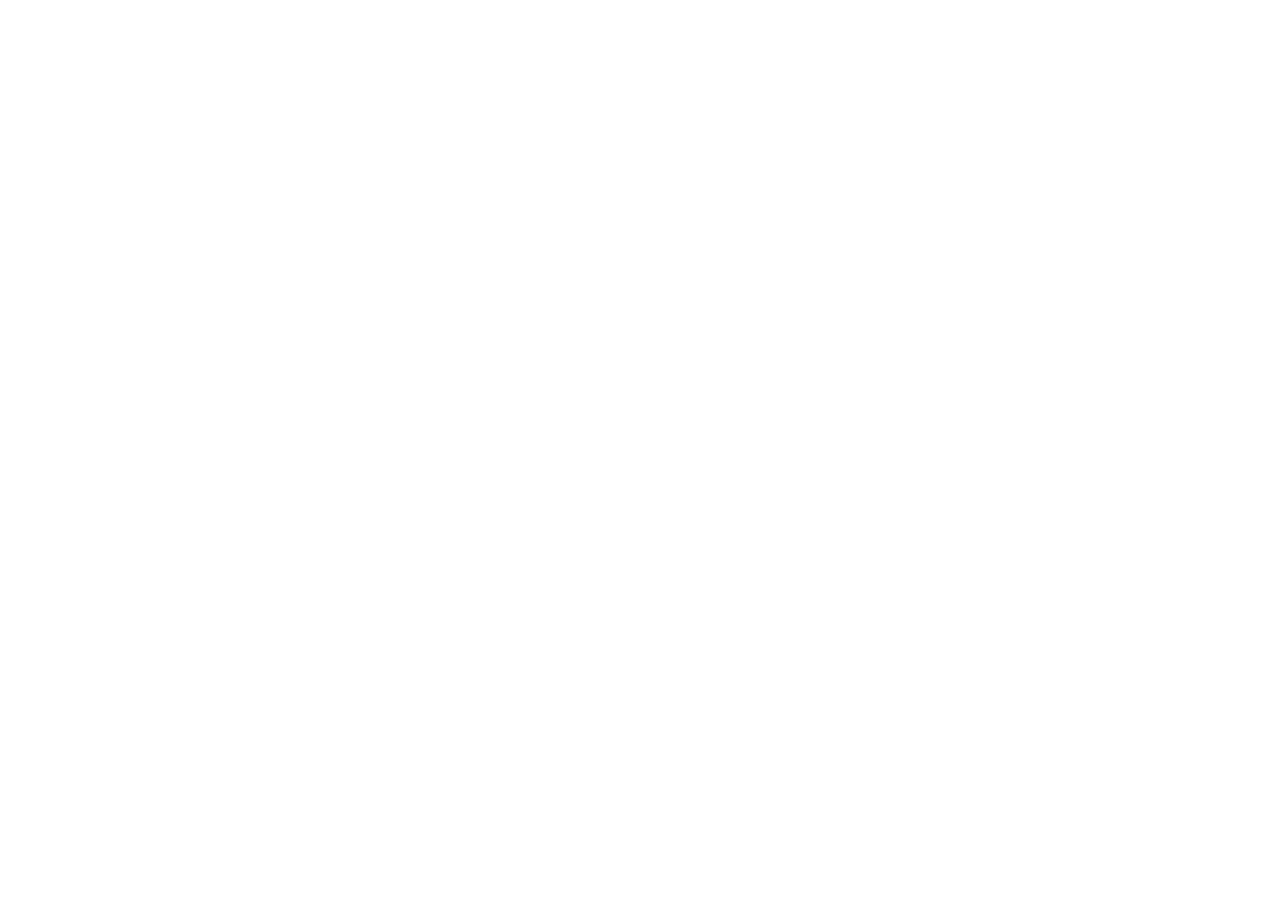
==== css-version/index.html @ 7003a84f "Initial  CSS project structure" ====
<!DOCTYPE html>
<html lang="en">
<head>
    <meta charset="UTF-8">
    <meta name="viewport" content="width=device-width, initial-scale=1.0">
    <title>Nebula-studio</title>
</head>
<body>
    
</body>
</html>
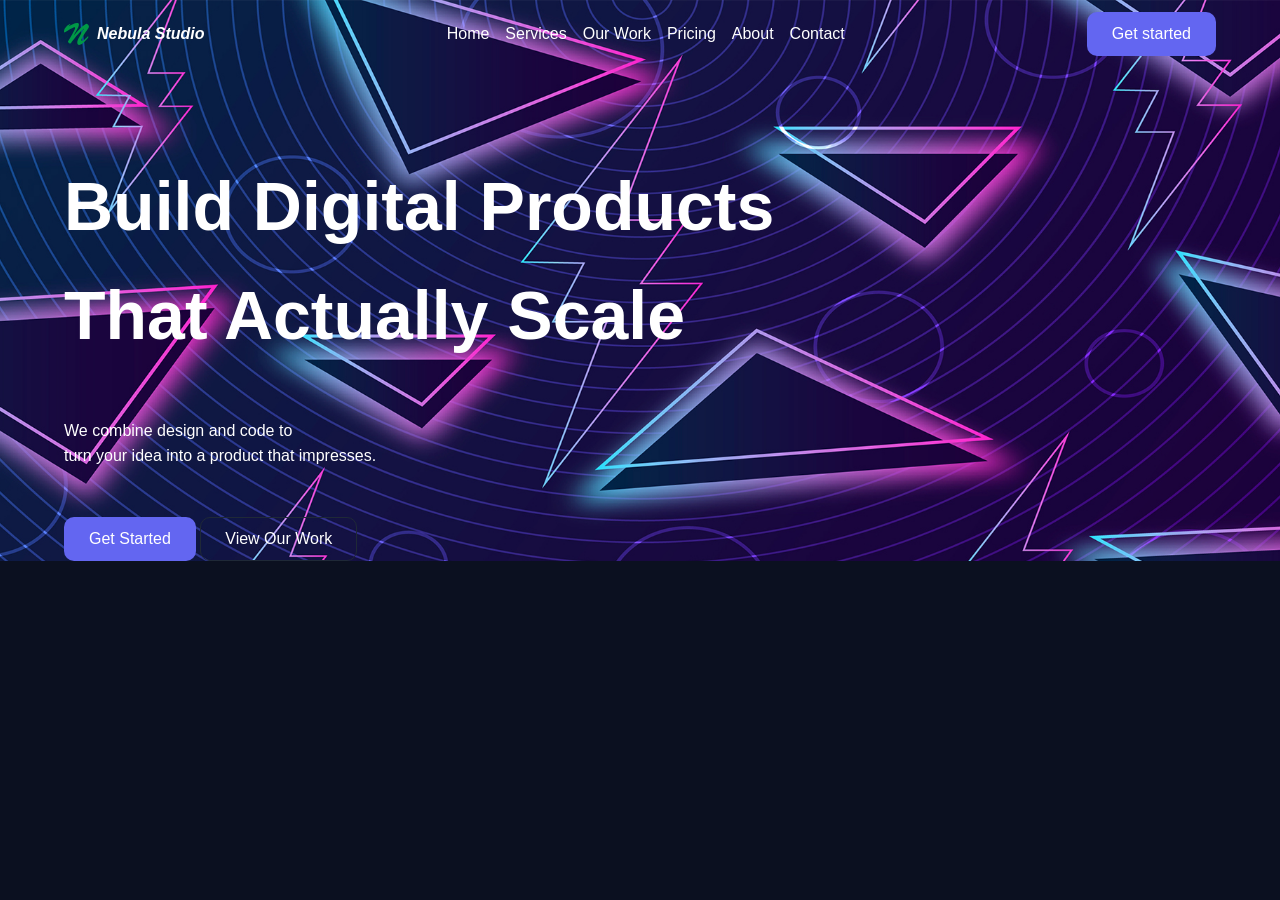
==== commit a42497c8: "add header section" ====
--- a/css-version/index.html
+++ b/css-version/index.html
@@ -3,9 +3,55 @@
 <head>
     <meta charset="UTF-8">
     <meta name="viewport" content="width=device-width, initial-scale=1.0">
+    <link rel="stylesheet" href="/css-version/assets/css/style.css">
+    
     <title>Nebula-studio</title>
 </head>
 <body>
+    <header>
+        <div class="header-wraper">
+            <div class="container">
+                <section class="navigation-section">
+                    <div class="logo">
+                        <img src="/css-version/assets/images/Nebula_logo.svg" alt="Nebula-logo">
+                        <div class="ebula">Nebula Studio</div>
+                    </div>
+                    <nav class="header-navigation">
+                        <ul>
+                            <li>Home</li>
+                            <li>Services</li>
+                            <li>Our Work</li>
+                            <li>Pricing</li>
+                            <li>About</li>
+                            <li>Contact</li>
+                        </ul>
+                    </nav>
+                    <button class="btn btn-primary">Get started</button>
+
+                </section>
+                <section class="hero-section">
+                    <h1 class="h1">Build Digital Products <br> That Actually Scale</h1>
+                    <div class="h3">We combine design and code to <br> turn your idea into a product that impresses.</div>
+                    <div class="hero-buttons">
+                    <button class="btn btn-primary">Get Started</button>
+                        <button class="btn btn-secondary">View Our Work</button>
+                    </div>                    
+        
+                </section>
+            </div>    
+        </div>
+
+    </header>
+
+    <main>
+
+    </main>
+
+    <footer>
+
+    </footer>
+
+
     
 </body>
-</html>+</html>
--- a/css-version/assets/css/style.css
+++ b/css-version/assets/css/style.css
@@ -0,0 +1,5 @@
+@import url(./base.css);
+@import url(./design-system.css);
+@import url(./components.css);
+@import url(./pages.css);
+@import url(./layouts.css);
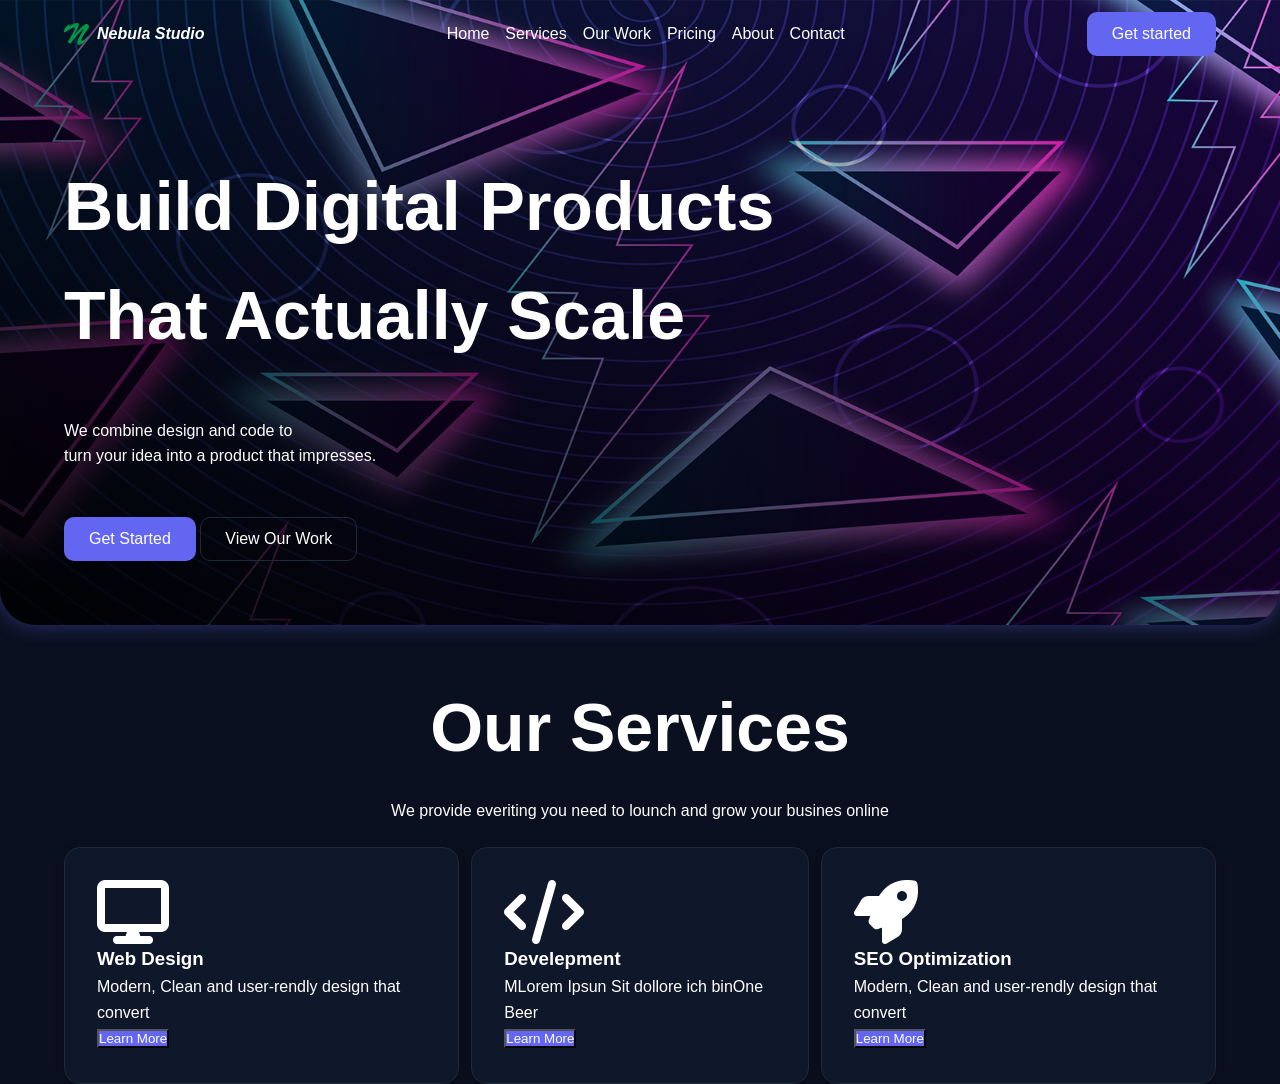
==== commit 3b3115b1: "add section Our Services" ====
--- a/css-version/index.html
+++ b/css-version/index.html
@@ -4,7 +4,7 @@
     <meta charset="UTF-8">
     <meta name="viewport" content="width=device-width, initial-scale=1.0">
     <link rel="stylesheet" href="/css-version/assets/css/style.css">
-    
+    <link rel="stylesheet" href="https://cdnjs.cloudflare.com/ajax/libs/font-awesome/6.5.1/css/all.min.css" integrity="sha512-DTOQO9RWCH3ppGqcWaEA1BIZOC6xxalwEsw9c2QQeAIftl+Vegovlnee1c9QX4TctnWMn13TZye+giMm8e2LwA==" crossorigin="anonymous" referrerpolicy="no-referrer" />
     <title>Nebula-studio</title>
 </head>
 <body>
@@ -44,6 +44,35 @@
     </header>
 
     <main>
+        <div class="main-wraper container">
+            <section class="our-services">
+                <div class="our-services-heading">
+                    <h2 class="h1">Our Services</h2>
+                    <p>We provide everiting you need to lounch and grow your busines online</p>
+                </div>
+                <div class="service-card">
+                    <div class="card">
+                        <i class="fa-solid fa-display big-icon"></i>
+                        <h3 class="h3">Web Design</h3>
+                        <p class="card-paragraph">Modern, Clean and user-rendly design that convert</p>
+                        <button class="btn-primary" >Learn More</button>
+                    </div>
+                    <div class="card">
+                        <i class="fa-solid fa-code big-icon"></i>
+                        <h3 class="h3">Develepment</h3>
+                        <p class="card-paragraph">MLorem Ipsun Sit dollore ich binOne Beer</p>
+                        <button class="btn-primary" >Learn More</button>
+                    </div>
+                    <div class="card">
+                        <i class="fa-solid fa-rocket big-icon"></i>
+                        <h3 class="h3">SEO Optimization</h3>
+                        <p class="card-paragraph">Modern, Clean and user-rendly design that convert</p>
+                        <button class="btn-primary" >Learn More</button>
+                    </div>
+                </div>
+            </section>
+
+        </div>
 
     </main>
 
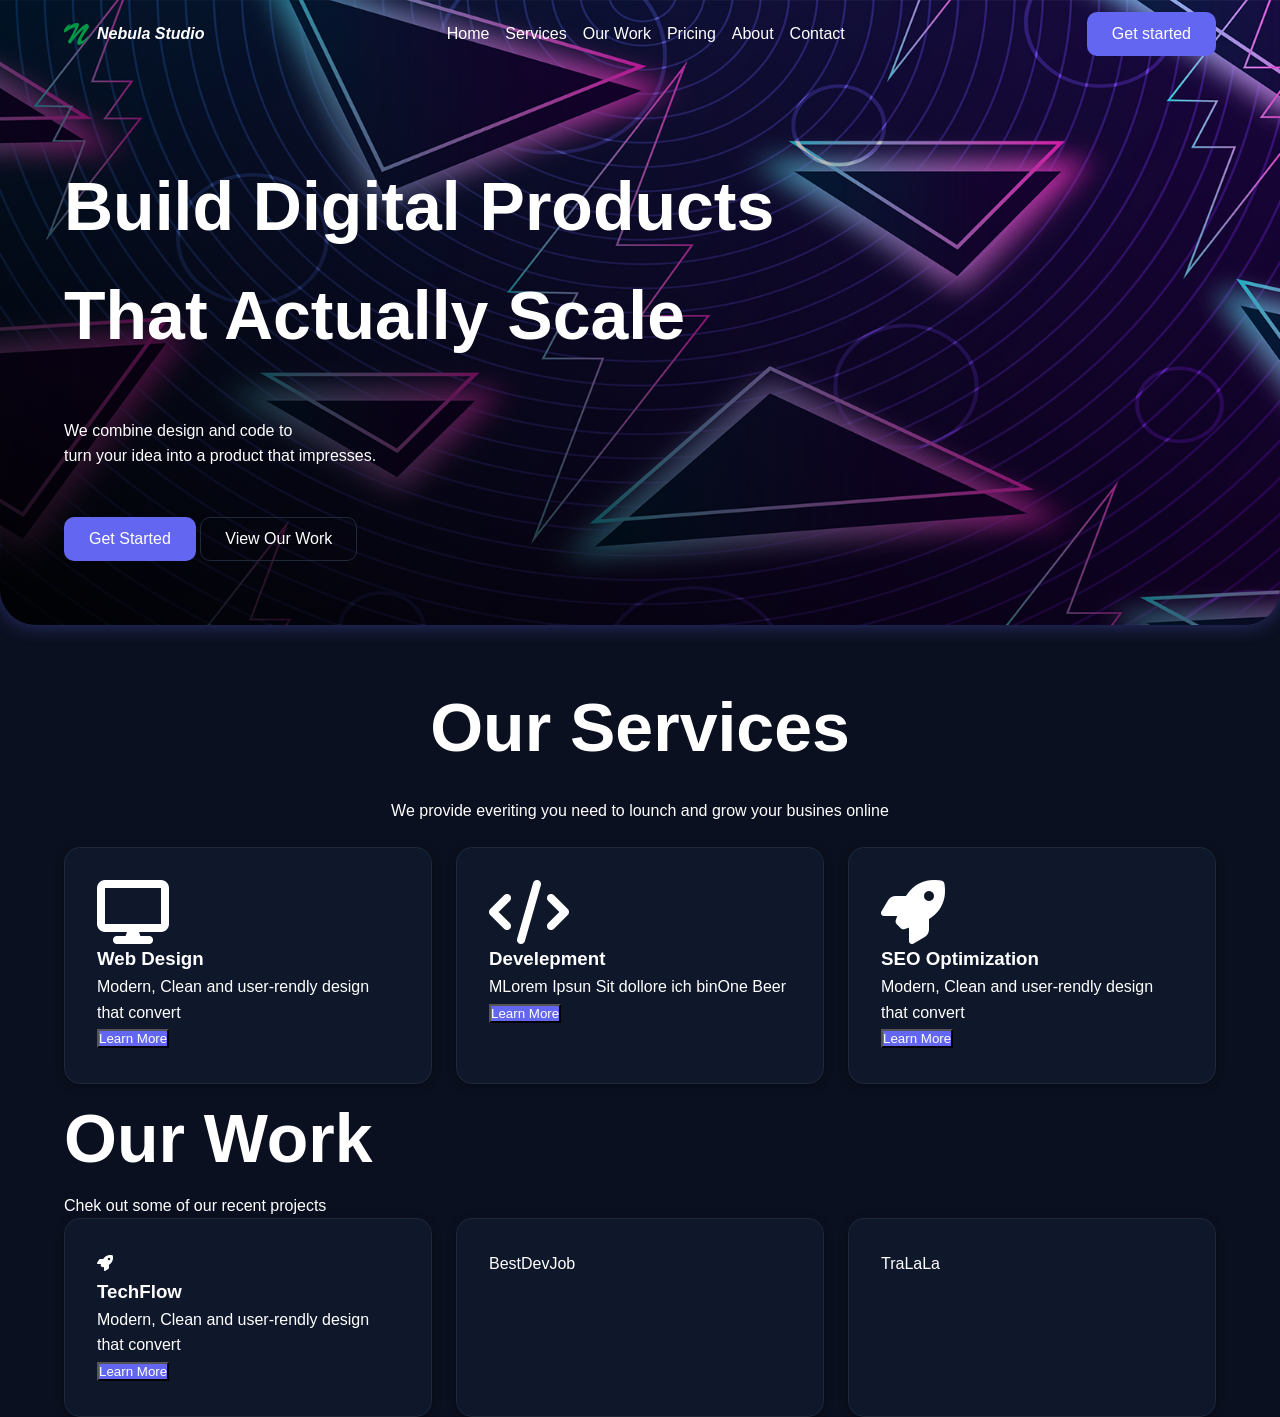
==== commit 571a2671: "add our work section whit GRID" ====
--- a/css-version/index.html
+++ b/css-version/index.html
@@ -72,6 +72,23 @@
                 </div>
             </section>
 
+            <section class="our-work">
+                <div class="our-work-heading">
+                    <h2 class="h1">Our Work</h2>
+                    <p>Chek out some of our recent projects</p>
+                </div>
+                <div class="work-card grid-3">
+                    <div class="card">
+                        <i class="fa-solid fa-rocket"></i>
+                        <h3 class="h3">TechFlow</h3>
+                        <p class="card-paragraph">Modern, Clean and user-rendly design that convert</p>
+                        <button class="btn-primary" >Learn More</button>
+                    </div>
+                    <div class="card">BestDevJob</div>
+                    <div class="card">TraLaLa</div>
+                </div>
+            </section>
+
         </div>
 
     </main>
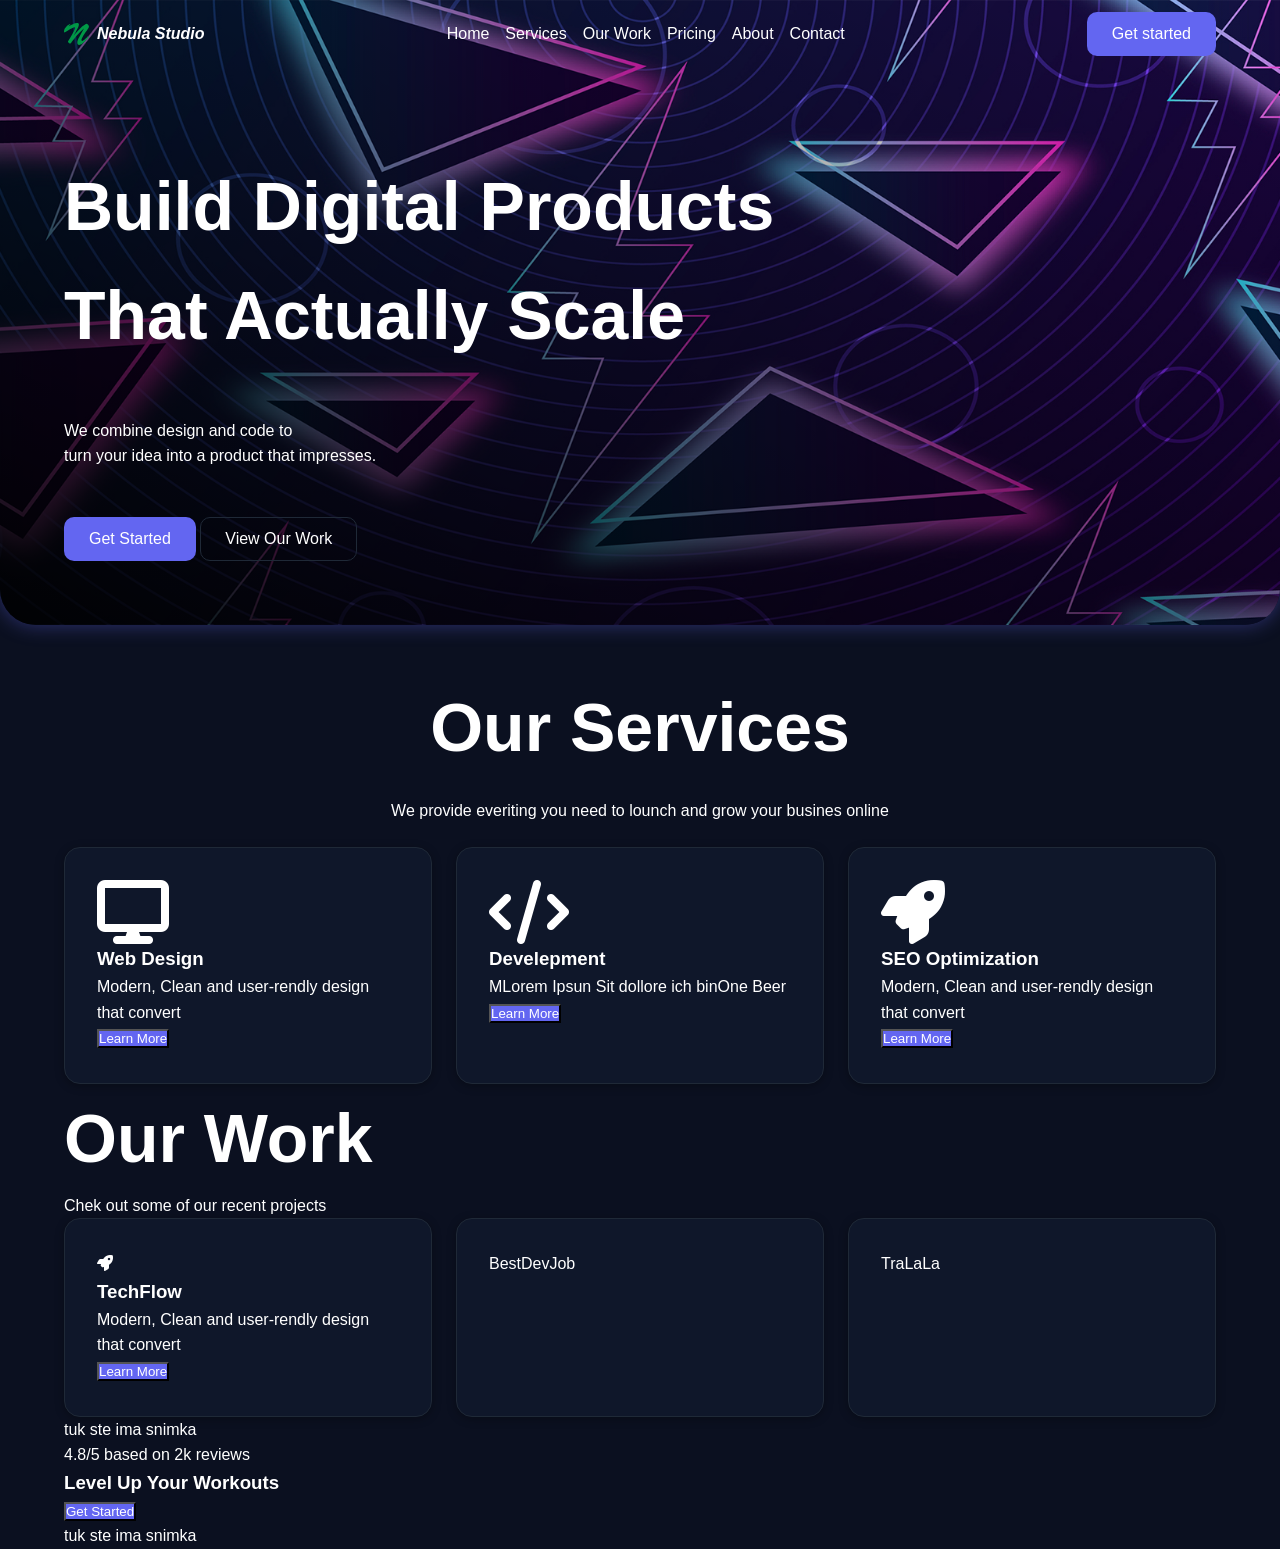
==== commit 0e2d0190: "Add CTA section" ====
--- a/css-version/index.html
+++ b/css-version/index.html
@@ -55,19 +55,19 @@
                         <i class="fa-solid fa-display big-icon"></i>
                         <h3 class="h3">Web Design</h3>
                         <p class="card-paragraph">Modern, Clean and user-rendly design that convert</p>
-                        <button class="btn-primary" >Learn More</button>
+                        <button class="btn-primary">Learn More</button>
                     </div>
                     <div class="card">
                         <i class="fa-solid fa-code big-icon"></i>
                         <h3 class="h3">Develepment</h3>
                         <p class="card-paragraph">MLorem Ipsun Sit dollore ich binOne Beer</p>
-                        <button class="btn-primary" >Learn More</button>
+                        <button class="btn-primary">Learn More</button>
                     </div>
                     <div class="card">
                         <i class="fa-solid fa-rocket big-icon"></i>
                         <h3 class="h3">SEO Optimization</h3>
                         <p class="card-paragraph">Modern, Clean and user-rendly design that convert</p>
-                        <button class="btn-primary" >Learn More</button>
+                        <button class="btn-primary">Learn More</button>
                     </div>
                 </div>
             </section>
@@ -89,6 +89,18 @@
                 </div>
             </section>
 
+            <section class="cta-section">
+                <div class="cta-section-wraper">
+                    <div class="cta">tuk ste ima snimka</div>
+                    <div class="cta">
+                        <p class="cta">4.8/5 based on 2k reviews</p>
+                        <h3 class="h3">Level Up Your Workouts</h3>
+                        <button class="btn-primary" >Get Started</button>
+                    </div>
+                    <div class="cta">tuk ste ima snimka</div>
+                </div>
+            </section>
+
         </div>
 
     </main>
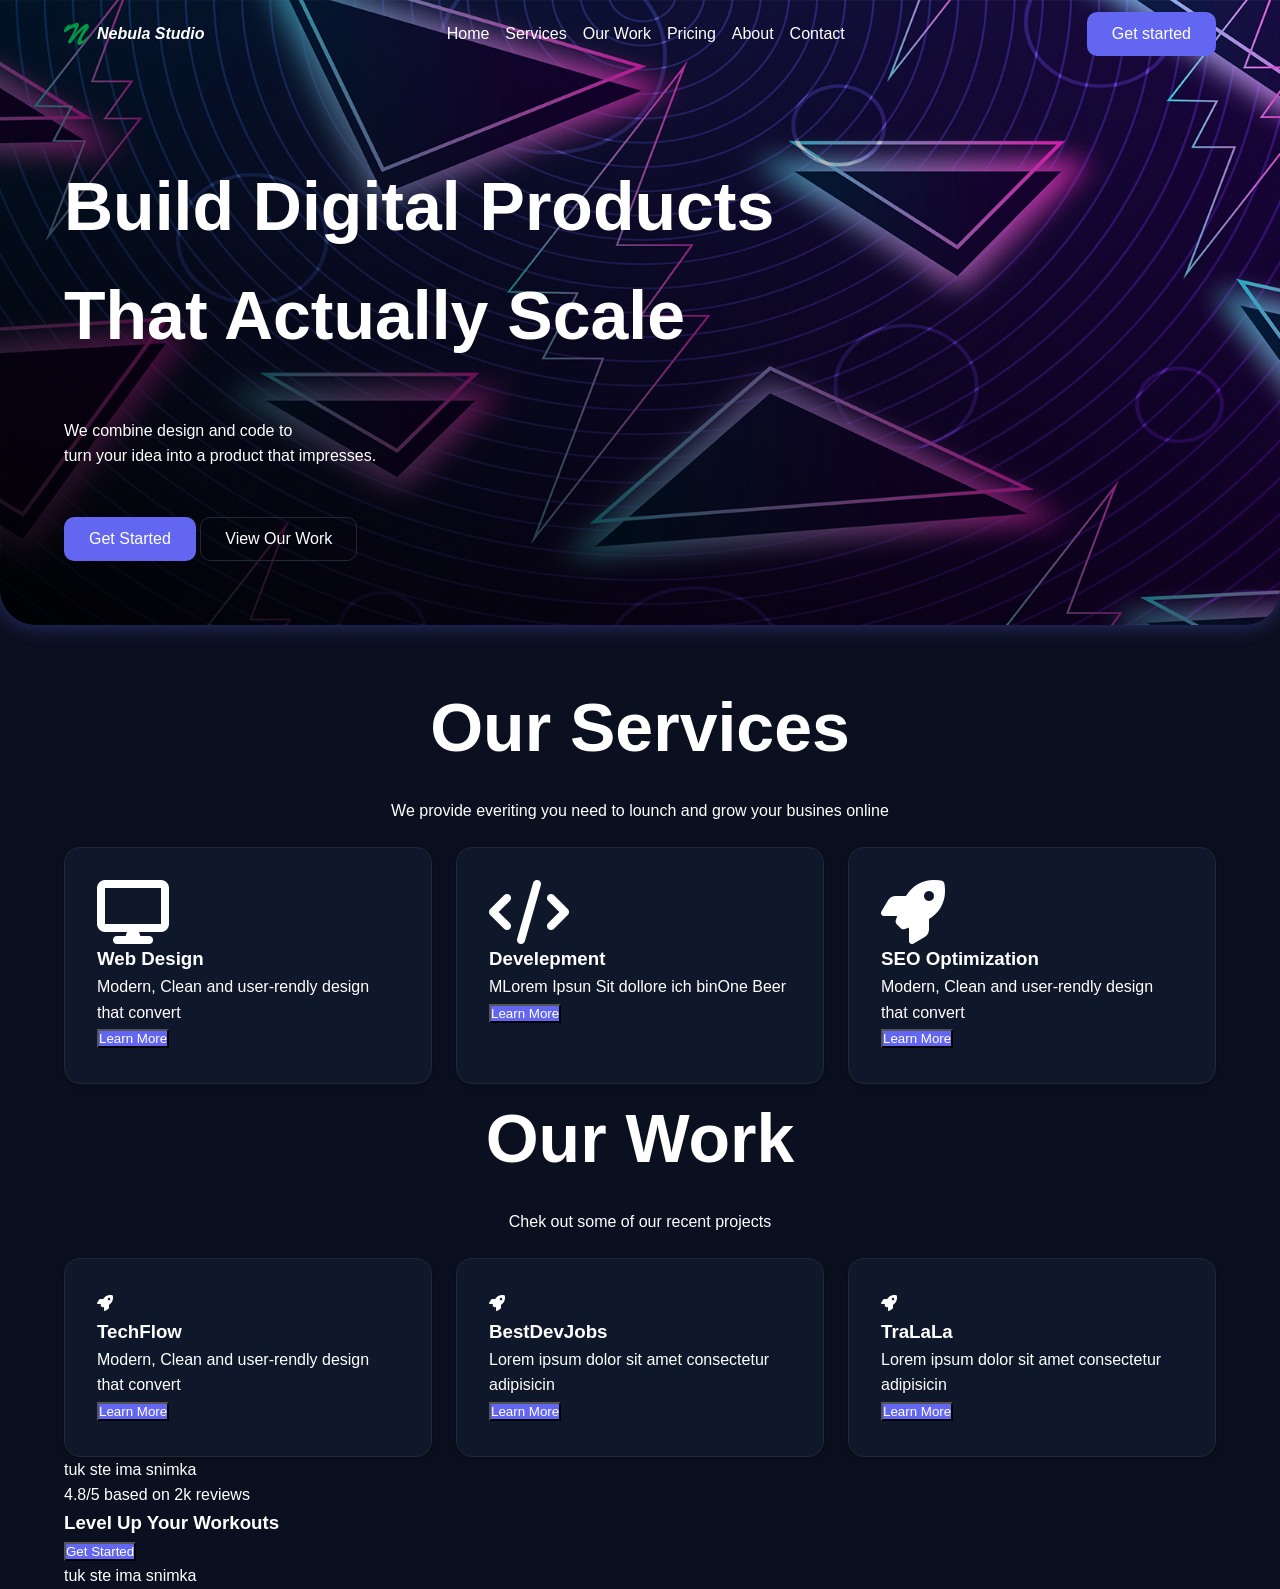
==== commit be9bea45: "fix OurWork heading" ====
--- a/css-version/index.html
+++ b/css-version/index.html
@@ -84,8 +84,18 @@
                         <p class="card-paragraph">Modern, Clean and user-rendly design that convert</p>
                         <button class="btn-primary" >Learn More</button>
                     </div>
-                    <div class="card">BestDevJob</div>
-                    <div class="card">TraLaLa</div>
+                    <div class="card">
+                        <i class="fa-solid fa-rocket"></i>
+                        <h3 class="h3">BestDevJobs</h3>
+                        <p class="card-paragraph">Lorem ipsum dolor sit amet consectetur adipisicin</p>
+                        <button class="btn-primary" >Learn More</button>
+                    </div>
+                    <div class="card">
+                        <i class="fa-solid fa-rocket"></i>
+                        <h3 class="h3">TraLaLa</h3>
+                        <p class="card-paragraph">Lorem ipsum dolor sit amet consectetur adipisicin</p>
+                        <button class="btn-primary" >Learn More</button>
+                    </div>
                 </div>
             </section>
 
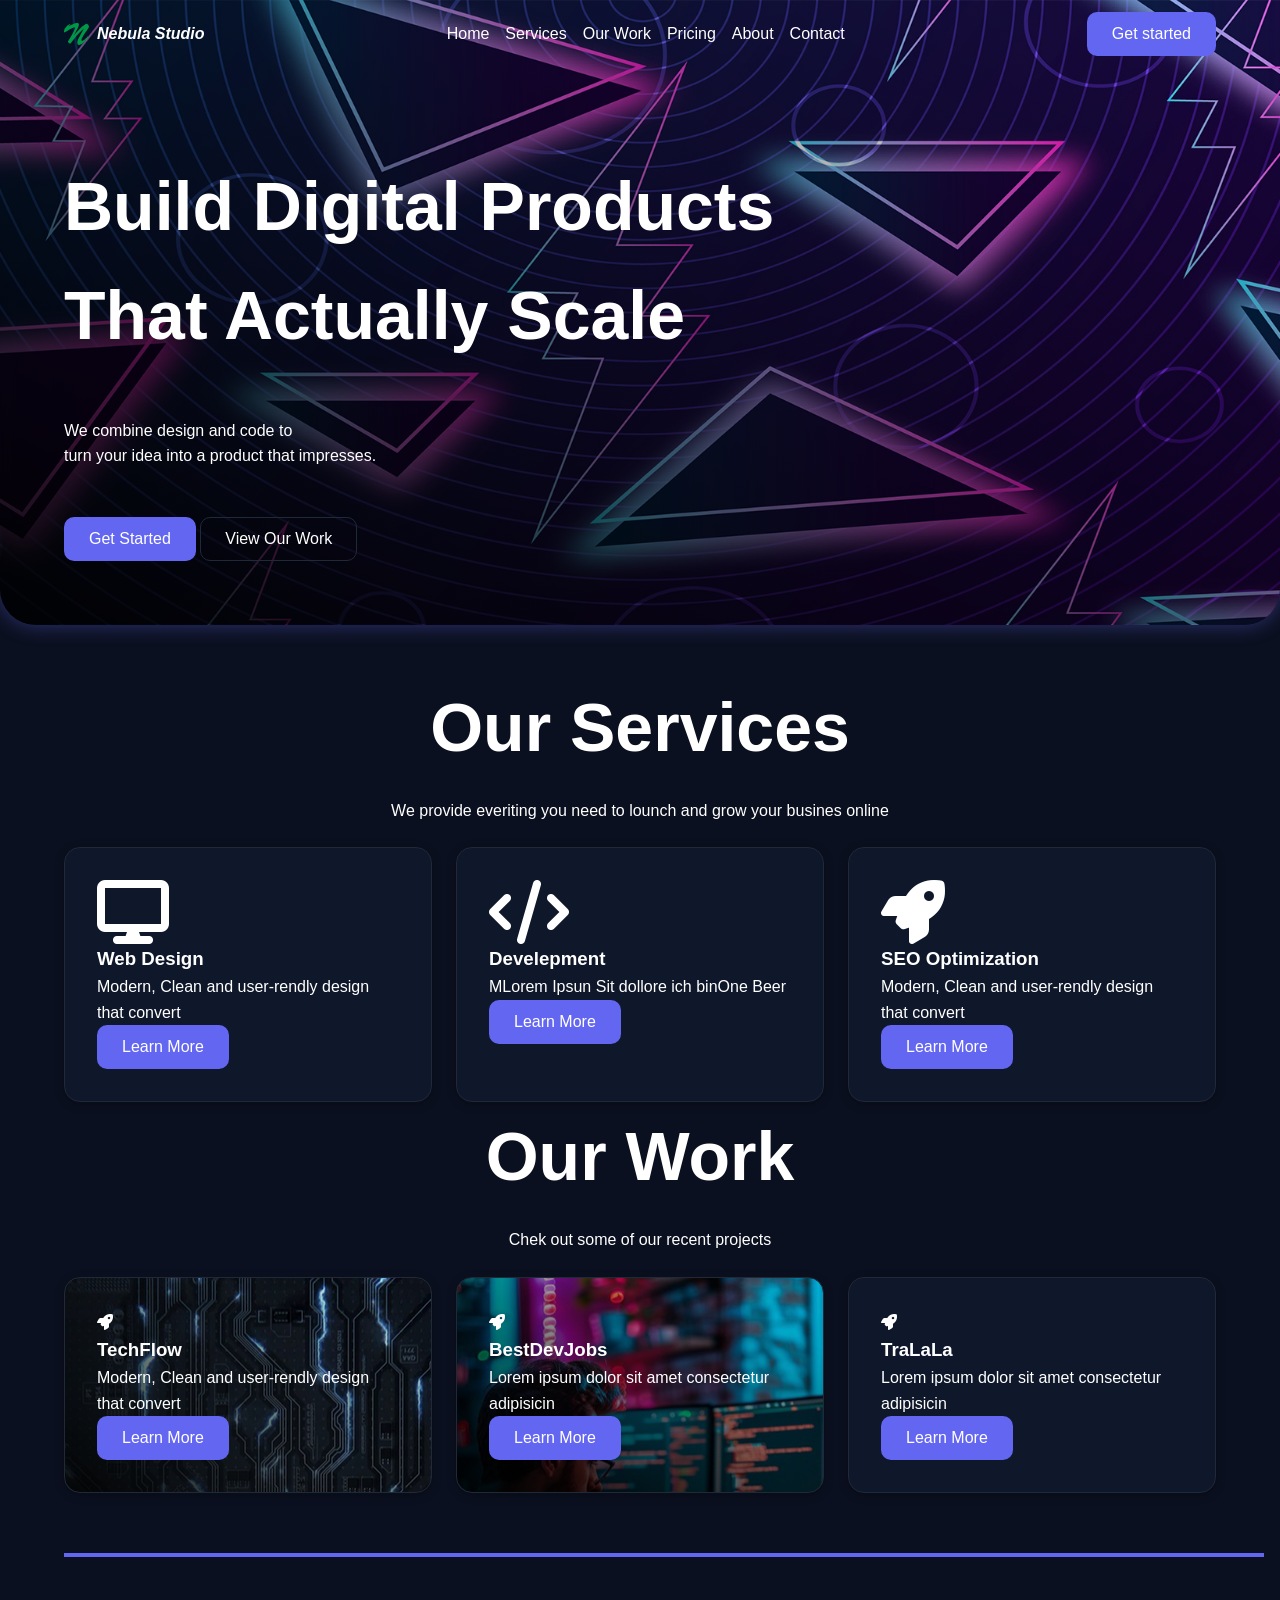
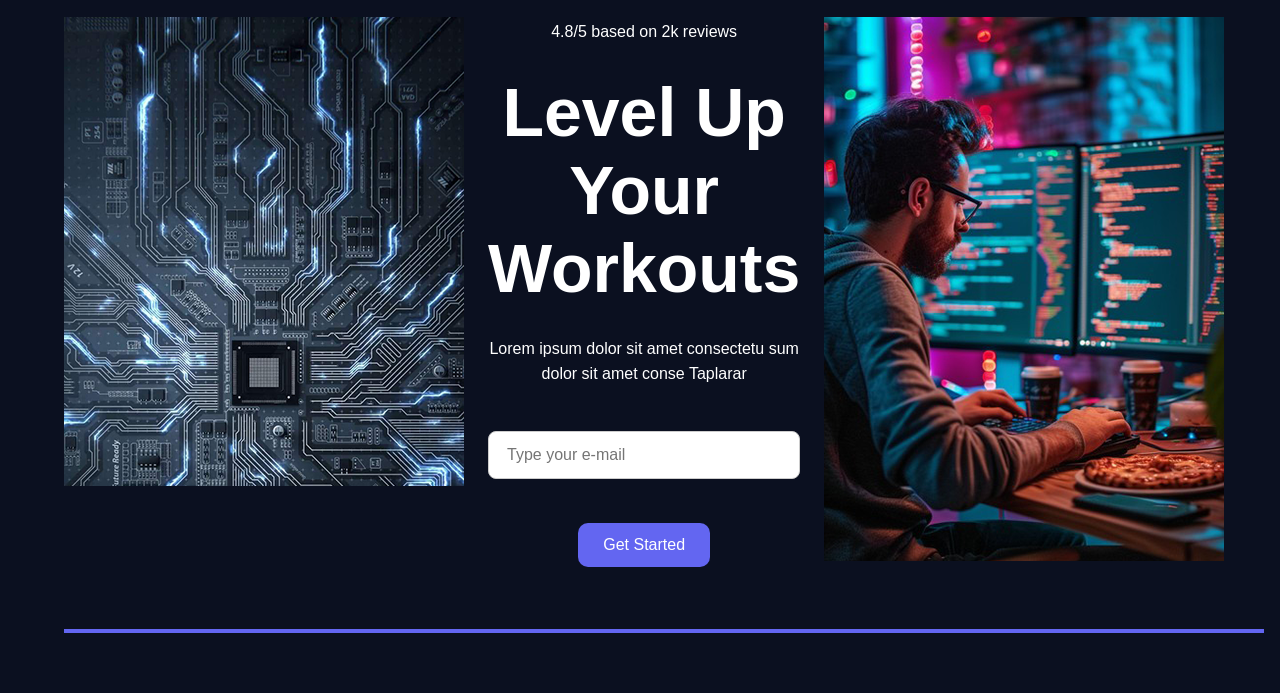
==== commit f111268c: "arrangement of CTA section" ====
--- a/css-version/index.html
+++ b/css-version/index.html
@@ -55,19 +55,19 @@
                         <i class="fa-solid fa-display big-icon"></i>
                         <h3 class="h3">Web Design</h3>
                         <p class="card-paragraph">Modern, Clean and user-rendly design that convert</p>
-                        <button class="btn-primary">Learn More</button>
+                        <button class="btn btn-primary">Learn More</button>
                     </div>
                     <div class="card">
                         <i class="fa-solid fa-code big-icon"></i>
                         <h3 class="h3">Develepment</h3>
                         <p class="card-paragraph">MLorem Ipsun Sit dollore ich binOne Beer</p>
-                        <button class="btn-primary">Learn More</button>
+                        <button class="btn btn-primary">Learn More</button>
                     </div>
                     <div class="card">
                         <i class="fa-solid fa-rocket big-icon"></i>
                         <h3 class="h3">SEO Optimization</h3>
                         <p class="card-paragraph">Modern, Clean and user-rendly design that convert</p>
-                        <button class="btn-primary">Learn More</button>
+                        <button class="btn btn-primary">Learn More</button>
                     </div>
                 </div>
             </section>
@@ -78,38 +78,48 @@
                     <p>Chek out some of our recent projects</p>
                 </div>
                 <div class="work-card grid-3">
-                    <div class="card">
+                    <div class="card card1">
                         <i class="fa-solid fa-rocket"></i>
                         <h3 class="h3">TechFlow</h3>
                         <p class="card-paragraph">Modern, Clean and user-rendly design that convert</p>
-                        <button class="btn-primary" >Learn More</button>
+                        <button class="btn btn-primary" >Learn More</button>
                     </div>
-                    <div class="card">
+                    <div class="card card2">
                         <i class="fa-solid fa-rocket"></i>
                         <h3 class="h3">BestDevJobs</h3>
                         <p class="card-paragraph">Lorem ipsum dolor sit amet consectetur adipisicin</p>
-                        <button class="btn-primary" >Learn More</button>
+                        <button class="btn btn-primary" >Learn More</button>
                     </div>
-                    <div class="card">
+                    <div class="card card3">
                         <i class="fa-solid fa-rocket"></i>
                         <h3 class="h3">TraLaLa</h3>
                         <p class="card-paragraph">Lorem ipsum dolor sit amet consectetur adipisicin</p>
-                        <button class="btn-primary" >Learn More</button>
+                        <button class="btn btn-primary" >Learn More</button>
                     </div>
                 </div>
             </section>
 
+            <hr>
+
             <section class="cta-section">
-                <div class="cta-section-wraper">
-                    <div class="cta">tuk ste ima snimka</div>
+                <div class="cta-section-wraper grid-3">
                     <div class="cta">
+                        <img src="/css-version/assets/images/backgound_work01.png" alt="">
+                    </div>
+                    <div class="cta real-cta">
                         <p class="cta">4.8/5 based on 2k reviews</p>
-                        <h3 class="h3">Level Up Your Workouts</h3>
-                        <button class="btn-primary" >Get Started</button>
+                        <h3 class="h1">Level Up Your Workouts</h3>
+                        <p class="cta">Lorem ipsum dolor sit amet consectetu sum dolor sit amet conse Taplarar</p>
+                        <input type="text" placeholder="Type your e-mail">
+                        <button class="btn btn-primary" >Get Started</button>
                     </div>
-                    <div class="cta">tuk ste ima snimka</div>
+                    <div class="cta">
+                        <img src="/css-version/assets/images/backgound_work02.png" alt="">
+                    </div>
                 </div>
             </section>
+
+            <hr>
 
         </div>
 
